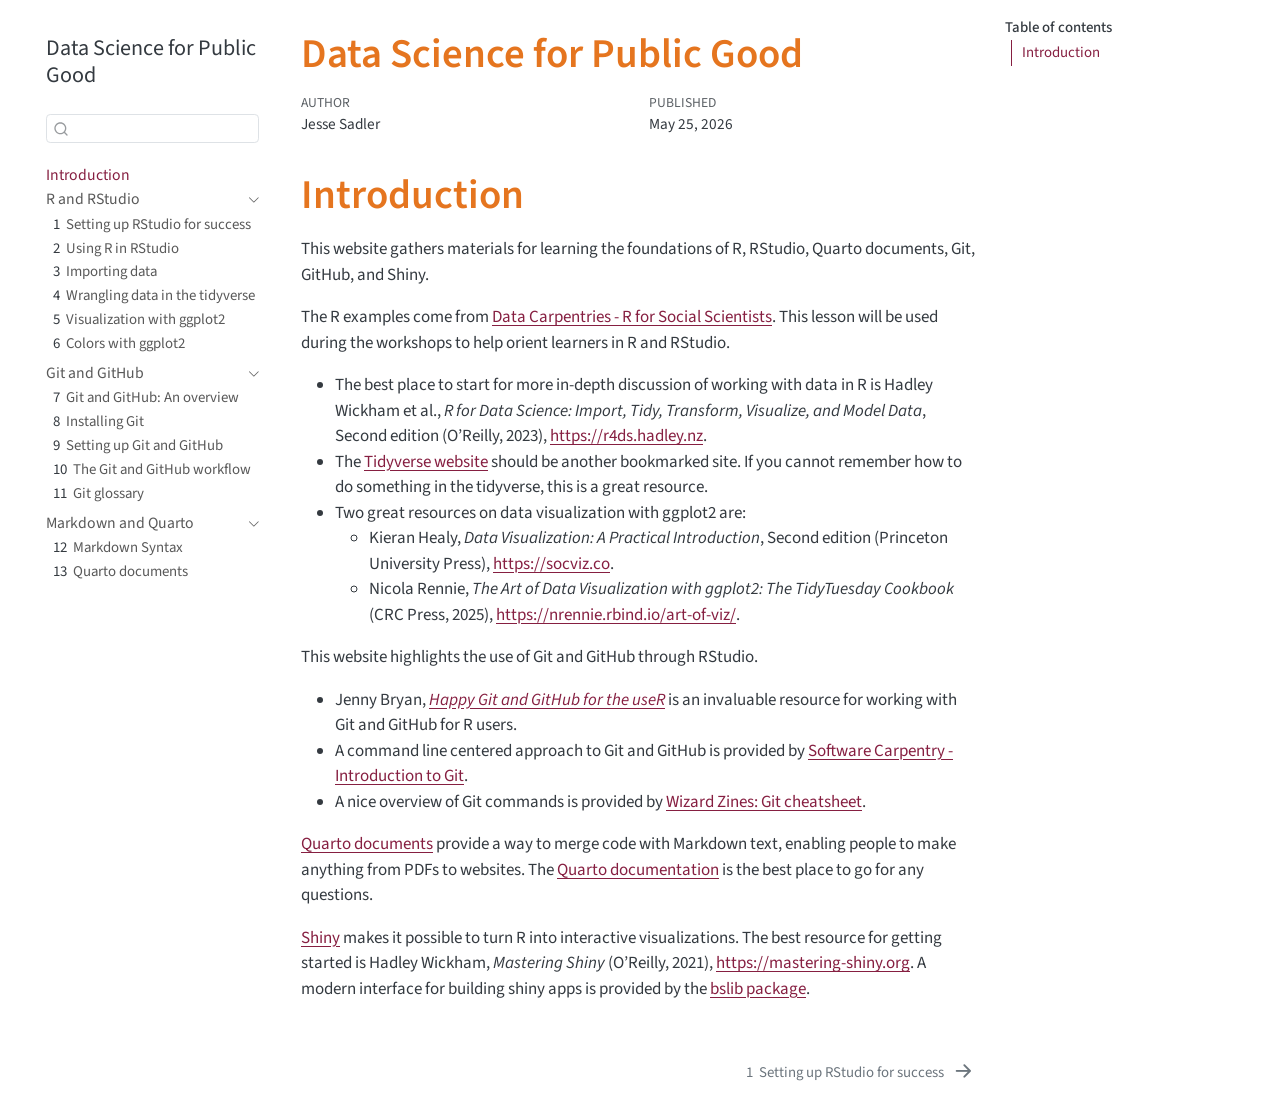
==== index.html @ 00b3b369 "Built site for gh-pages" ====
<!DOCTYPE html>
<html xmlns="http://www.w3.org/1999/xhtml" lang="en" xml:lang="en"><head>

<meta charset="utf-8">
<meta name="generator" content="quarto-1.9.36">

<meta name="viewport" content="width=device-width, initial-scale=1.0, user-scalable=yes">

<meta name="author" content="Jesse Sadler">
<meta name="dcterms.date" content="2026-05-25">

<title>Data Science for Public Good</title>
<style>
/* Default styles provided by pandoc.
** See https://pandoc.org/MANUAL.html#variables-for-html for config info.
*/
code{white-space: pre-wrap;}
span.smallcaps{font-variant: small-caps;}
div.columns{display: flex; gap: min(4vw, 1.5em);}
div.column{flex: auto; overflow-x: auto;}
div.hanging-indent{margin-left: 1.5em; text-indent: -1.5em;}
ul.task-list{list-style: none;}
ul.task-list li input[type="checkbox"] {
  width: 0.8em;
  margin: 0 0.8em 0.2em -1em; /* quarto-specific, see https://github.com/quarto-dev/quarto-cli/issues/4556 */ 
  vertical-align: middle;
}
</style>


<script src="site_libs/quarto-nav/quarto-nav.js"></script>
<script src="site_libs/quarto-nav/headroom.min.js"></script>
<script src="site_libs/clipboard/clipboard.min.js"></script>
<script src="site_libs/quarto-search/autocomplete.umd.js"></script>
<script src="site_libs/quarto-search/fuse.min.js"></script>
<script src="site_libs/quarto-search/quarto-search.js"></script>
<meta name="quarto:offset" content="./">
<link href="./rstudio-setup.html" rel="next">
<script src="site_libs/quarto-html/quarto.js" type="module"></script>
<script src="site_libs/quarto-html/tabsets/tabsets.js" type="module"></script>
<script src="site_libs/quarto-html/popper.min.js"></script>
<script src="site_libs/quarto-html/tippy.umd.min.js"></script>
<script src="site_libs/quarto-html/anchor.min.js"></script>
<link href="site_libs/quarto-html/tippy.css" rel="stylesheet">
<link href="site_libs/quarto-html/quarto-syntax-highlighting-845c23b38eaddc0f92fda52bfe77a8c8.css" rel="stylesheet" id="quarto-text-highlighting-styles">
<script src="site_libs/bootstrap/bootstrap.min.js"></script>
<link href="site_libs/bootstrap/bootstrap-icons.css" rel="stylesheet">
<link href="site_libs/bootstrap/bootstrap-7bffad5ec597a6be8e2440dc65fe4f2c.min.css" rel="stylesheet" append-hash="true" id="quarto-bootstrap" data-mode="light">
<script id="quarto-search-options" type="application/json">{
  "location": "sidebar",
  "copy-button": false,
  "collapse-after": 3,
  "panel-placement": "start",
  "type": "textbox",
  "limit": 50,
  "keyboard-shortcut": [
    "f",
    "/",
    "s"
  ],
  "show-item-context": false,
  "language": {
    "search-no-results-text": "No results",
    "search-matching-documents-text": "matching documents",
    "search-copy-link-title": "Copy link to search",
    "search-hide-matches-text": "Hide additional matches",
    "search-more-match-text": "more match in this document",
    "search-more-matches-text": "more matches in this document",
    "search-clear-button-title": "Clear",
    "search-text-placeholder": "",
    "search-detached-cancel-button-title": "Cancel",
    "search-submit-button-title": "Submit",
    "search-label": "Search"
  }
}</script>


</head>

<body class="nav-sidebar floating quarto-light">

<div id="quarto-search-results"></div>
  <header id="quarto-header" class="headroom fixed-top">
  <nav class="quarto-secondary-nav">
    <div class="container-fluid d-flex">
      <button type="button" class="quarto-btn-toggle btn" data-bs-toggle="collapse" role="button" data-bs-target=".quarto-sidebar-collapse-item" aria-controls="quarto-sidebar" aria-expanded="false" aria-label="Toggle sidebar navigation" onclick="if (window.quartoToggleHeadroom) { window.quartoToggleHeadroom(); }">
        <i class="bi bi-layout-text-sidebar-reverse"></i>
      </button>
        <nav class="quarto-page-breadcrumbs" aria-label="breadcrumb"><ol class="breadcrumb"><li class="breadcrumb-item"><a href="./index.html">Introduction</a></li></ol></nav>
        <a class="flex-grow-1" role="navigation" data-bs-toggle="collapse" data-bs-target=".quarto-sidebar-collapse-item" aria-controls="quarto-sidebar" aria-expanded="false" aria-label="Toggle sidebar navigation" onclick="if (window.quartoToggleHeadroom) { window.quartoToggleHeadroom(); }">      
        </a>
      <button type="button" class="btn quarto-search-button" aria-label="Search" onclick="window.quartoOpenSearch();">
        <i class="bi bi-search"></i>
      </button>
    </div>
  </nav>
</header>
<!-- content -->
<div id="quarto-content" class="quarto-container page-columns page-rows-contents page-layout-article">
<!-- sidebar -->
  <nav id="quarto-sidebar" class="sidebar collapse collapse-horizontal quarto-sidebar-collapse-item sidebar-navigation floating overflow-auto">
    <div class="pt-lg-2 mt-2 text-left sidebar-header">
    <div class="sidebar-title mb-0 py-0">
      <a href="./">Data Science for Public Good</a> 
    </div>
      </div>
        <div class="mt-2 flex-shrink-0 align-items-center">
        <div class="sidebar-search">
        <div id="quarto-search" class="" title="Search"></div>
        </div>
        </div>
    <div class="sidebar-menu-container"> 
    <ul class="list-unstyled mt-1">
        <li class="sidebar-item">
  <div class="sidebar-item-container"> 
  <a href="./index.html" class="sidebar-item-text sidebar-link active">
 <span class="menu-text">Introduction</span></a>
  </div>
</li>
        <li class="sidebar-item sidebar-item-section">
      <div class="sidebar-item-container"> 
            <a class="sidebar-item-text sidebar-link text-start" data-bs-toggle="collapse" data-bs-target="#quarto-sidebar-section-1" role="navigation" aria-expanded="true">
 <span class="menu-text">R and RStudio</span></a>
          <a class="sidebar-item-toggle text-start" data-bs-toggle="collapse" data-bs-target="#quarto-sidebar-section-1" role="navigation" aria-expanded="true" aria-label="Toggle section">
            <i class="bi bi-chevron-right ms-2"></i>
          </a> 
      </div>
      <ul id="quarto-sidebar-section-1" class="collapse list-unstyled sidebar-section depth1 show">  
          <li class="sidebar-item">
  <div class="sidebar-item-container"> 
  <a href="./rstudio-setup.html" class="sidebar-item-text sidebar-link">
 <span class="menu-text"><span class="chapter-number">1</span>&nbsp; <span class="chapter-title">Setting up RStudio for success</span></span></a>
  </div>
</li>
          <li class="sidebar-item">
  <div class="sidebar-item-container"> 
  <a href="./rstudio-guide.html" class="sidebar-item-text sidebar-link">
 <span class="menu-text"><span class="chapter-number">2</span>&nbsp; <span class="chapter-title">Using R in RStudio</span></span></a>
  </div>
</li>
          <li class="sidebar-item">
  <div class="sidebar-item-container"> 
  <a href="./importing.html" class="sidebar-item-text sidebar-link">
 <span class="menu-text"><span class="chapter-number">3</span>&nbsp; <span class="chapter-title">Importing data</span></span></a>
  </div>
</li>
          <li class="sidebar-item">
  <div class="sidebar-item-container"> 
  <a href="./wrangling.html" class="sidebar-item-text sidebar-link">
 <span class="menu-text"><span class="chapter-number">4</span>&nbsp; <span class="chapter-title">Wrangling data in the tidyverse</span></span></a>
  </div>
</li>
          <li class="sidebar-item">
  <div class="sidebar-item-container"> 
  <a href="./ggplot2.html" class="sidebar-item-text sidebar-link">
 <span class="menu-text"><span class="chapter-number">5</span>&nbsp; <span class="chapter-title">Visualization with ggplot2</span></span></a>
  </div>
</li>
          <li class="sidebar-item">
  <div class="sidebar-item-container"> 
  <a href="./ggplot2-color.html" class="sidebar-item-text sidebar-link">
 <span class="menu-text"><span class="chapter-number">6</span>&nbsp; <span class="chapter-title">Colors with ggplot2</span></span></a>
  </div>
</li>
      </ul>
  </li>
        <li class="sidebar-item sidebar-item-section">
      <div class="sidebar-item-container"> 
            <a class="sidebar-item-text sidebar-link text-start" data-bs-toggle="collapse" data-bs-target="#quarto-sidebar-section-2" role="navigation" aria-expanded="true">
 <span class="menu-text">Git and GitHub</span></a>
          <a class="sidebar-item-toggle text-start" data-bs-toggle="collapse" data-bs-target="#quarto-sidebar-section-2" role="navigation" aria-expanded="true" aria-label="Toggle section">
            <i class="bi bi-chevron-right ms-2"></i>
          </a> 
      </div>
      <ul id="quarto-sidebar-section-2" class="collapse list-unstyled sidebar-section depth1 show">  
          <li class="sidebar-item">
  <div class="sidebar-item-container"> 
  <a href="./git-overview.html" class="sidebar-item-text sidebar-link">
 <span class="menu-text"><span class="chapter-number">7</span>&nbsp; <span class="chapter-title">Git and GitHub: An overview</span></span></a>
  </div>
</li>
          <li class="sidebar-item">
  <div class="sidebar-item-container"> 
  <a href="./git-install.html" class="sidebar-item-text sidebar-link">
 <span class="menu-text"><span class="chapter-number">8</span>&nbsp; <span class="chapter-title">Installing Git</span></span></a>
  </div>
</li>
          <li class="sidebar-item">
  <div class="sidebar-item-container"> 
  <a href="./git-setup.html" class="sidebar-item-text sidebar-link">
 <span class="menu-text"><span class="chapter-number">9</span>&nbsp; <span class="chapter-title">Setting up Git and GitHub</span></span></a>
  </div>
</li>
          <li class="sidebar-item">
  <div class="sidebar-item-container"> 
  <a href="./git-workflow.html" class="sidebar-item-text sidebar-link">
 <span class="menu-text"><span class="chapter-number">10</span>&nbsp; <span class="chapter-title">The Git and GitHub workflow</span></span></a>
  </div>
</li>
          <li class="sidebar-item">
  <div class="sidebar-item-container"> 
  <a href="./git-glossary.html" class="sidebar-item-text sidebar-link">
 <span class="menu-text"><span class="chapter-number">11</span>&nbsp; <span class="chapter-title">Git glossary</span></span></a>
  </div>
</li>
      </ul>
  </li>
        <li class="sidebar-item sidebar-item-section">
      <div class="sidebar-item-container"> 
            <a class="sidebar-item-text sidebar-link text-start" data-bs-toggle="collapse" data-bs-target="#quarto-sidebar-section-3" role="navigation" aria-expanded="true">
 <span class="menu-text">Markdown and Quarto</span></a>
          <a class="sidebar-item-toggle text-start" data-bs-toggle="collapse" data-bs-target="#quarto-sidebar-section-3" role="navigation" aria-expanded="true" aria-label="Toggle section">
            <i class="bi bi-chevron-right ms-2"></i>
          </a> 
      </div>
      <ul id="quarto-sidebar-section-3" class="collapse list-unstyled sidebar-section depth1 show">  
          <li class="sidebar-item">
  <div class="sidebar-item-container"> 
  <a href="./markdown-syntax.html" class="sidebar-item-text sidebar-link">
 <span class="menu-text"><span class="chapter-number">12</span>&nbsp; <span class="chapter-title">Markdown Syntax</span></span></a>
  </div>
</li>
          <li class="sidebar-item">
  <div class="sidebar-item-container"> 
  <a href="./quarto-docs.html" class="sidebar-item-text sidebar-link">
 <span class="menu-text"><span class="chapter-number">13</span>&nbsp; <span class="chapter-title">Quarto documents</span></span></a>
  </div>
</li>
      </ul>
  </li>
    </ul>
    </div>
</nav>
<div id="quarto-sidebar-glass" class="quarto-sidebar-collapse-item" data-bs-toggle="collapse" data-bs-target=".quarto-sidebar-collapse-item"></div>
<!-- margin-sidebar -->
    <div id="quarto-margin-sidebar" class="sidebar margin-sidebar">
        <nav id="TOC" role="doc-toc" class="toc-active">
    <h2 id="toc-title">Table of contents</h2>
   
  <ul>
  <li><a href="#introduction" id="toc-introduction" class="nav-link active" data-scroll-target="#introduction">Introduction</a></li>
  </ul>
</nav>
    </div>
<!-- main -->
<main class="content" id="quarto-document-content">

<header id="title-block-header" class="quarto-title-block default">
<div class="quarto-title">
<h1 class="title">Data Science for Public Good</h1>
</div>



<div class="quarto-title-meta">

    <div>
    <div class="quarto-title-meta-heading">Author</div>
    <div class="quarto-title-meta-contents">
             <p>Jesse Sadler </p>
          </div>
  </div>
    
    <div>
    <div class="quarto-title-meta-heading">Published</div>
    <div class="quarto-title-meta-contents">
      <p class="date">May 25, 2026</p>
    </div>
  </div>
  
    
  </div>
  


</header>


<section id="introduction" class="level1 unnumbered">
<h1 class="unnumbered">Introduction</h1>
<p>This website gathers materials for learning the foundations of R, RStudio, Quarto documents, Git, GitHub, and Shiny.</p>
<p>The R examples come from <a href="https://datacarpentry.github.io/r-socialsci/">Data Carpentries - R for Social Scientists</a>. This lesson will be used during the workshops to help orient learners in R and RStudio.</p>
<ul>
<li>The best place to start for more in-depth discussion of working with data in R is Hadley Wickham et al., <em>R for Data Science: Import, Tidy, Transform, Visualize, and Model Data</em>, Second edition (O’Reilly, 2023), <a href="https://r4ds.hadley.nz" class="uri">https://r4ds.hadley.nz</a>.</li>
<li>The <a href="https://tidyverse.org">Tidyverse website</a> should be another bookmarked site. If you cannot remember how to do something in the tidyverse, this is a great resource.</li>
<li>Two great resources on data visualization with ggplot2 are:
<ul>
<li>Kieran Healy, <em>Data Visualization: A Practical Introduction</em>, Second edition (Princeton University Press), <a href="https://socviz.co" class="uri">https://socviz.co</a>.</li>
<li>Nicola Rennie, <em>The Art of Data Visualization with ggplot2: The TidyTuesday Cookbook</em> (CRC Press, 2025), <a href="https://nrennie.rbind.io/art-of-viz/" class="uri">https://nrennie.rbind.io/art-of-viz/</a>.</li>
</ul></li>
</ul>
<p>This website highlights the use of Git and GitHub through RStudio.</p>
<ul>
<li>Jenny Bryan, <a href="http://happygitwithr.com"><em>Happy Git and GitHub for the useR</em></a> is an invaluable resource for working with Git and GitHub for R users.</li>
<li>A command line centered approach to Git and GitHub is provided by <a href="https://swcarpentry.github.io/git-novice/">Software Carpentry - Introduction to Git</a>.</li>
<li>A nice overview of Git commands is provided by <a href="https://wizardzines.com/git-cheat-sheet.pdf">Wizard Zines: Git cheatsheet</a>.</li>
</ul>
<p><a href="https://quarto.org">Quarto documents</a> provide a way to merge code with Markdown text, enabling people to make anything from PDFs to websites. The <a href="https://quarto.org/docs/guide/">Quarto documentation</a> is the best place to go for any questions.</p>
<p><a href="https://shiny.posit.co">Shiny</a> makes it possible to turn R into interactive visualizations. The best resource for getting started is Hadley Wickham, <em>Mastering Shiny</em> (O’Reilly, 2021), <a href="https://mastering-shiny.org" class="uri">https://mastering-shiny.org</a>. A modern interface for building shiny apps is provided by the <a href="https://rstudio.github.io/bslib/index.html">bslib package</a>.</p>


</section>

</main> <!-- /main -->
<script id="quarto-html-after-body" type="application/javascript">
  window.document.addEventListener("DOMContentLoaded", function (event) {
    const icon = "";
    const anchorJS = new window.AnchorJS();
    anchorJS.options = {
      placement: 'right',
      icon: icon
    };
    anchorJS.add('.anchored');
    const isCodeAnnotation = (el) => {
      for (const clz of el.classList) {
        if (clz.startsWith('code-annotation-')) {                     
          return true;
        }
      }
      return false;
    }
    const onCopySuccess = function(e) {
      // button target
      const button = e.trigger;
      // don't keep focus
      button.blur();
      // flash "checked"
      button.classList.add('code-copy-button-checked');
      var currentTitle = button.getAttribute("title");
      button.setAttribute("title", "Copied!");
      let tooltip;
      if (window.bootstrap) {
        button.setAttribute("data-bs-toggle", "tooltip");
        button.setAttribute("data-bs-placement", "left");
        button.setAttribute("data-bs-title", "Copied!");
        tooltip = new bootstrap.Tooltip(button, 
          { trigger: "manual", 
            customClass: "code-copy-button-tooltip",
            offset: [0, -8]});
        tooltip.show();    
      }
      setTimeout(function() {
        if (tooltip) {
          tooltip.hide();
          button.removeAttribute("data-bs-title");
          button.removeAttribute("data-bs-toggle");
          button.removeAttribute("data-bs-placement");
        }
        button.setAttribute("title", currentTitle);
        button.classList.remove('code-copy-button-checked');
      }, 1000);
      // clear code selection
      e.clearSelection();
    }
    const getTextToCopy = function(trigger) {
      const outerScaffold = trigger.parentElement.cloneNode(true);
      const codeEl = outerScaffold.querySelector('code');
      for (const childEl of codeEl.children) {
        if (isCodeAnnotation(childEl)) {
          childEl.remove();
        }
      }
      return codeEl.innerText;
    }
    const clipboard = new window.ClipboardJS('.code-copy-button:not([data-in-quarto-modal])', {
      text: getTextToCopy
    });
    clipboard.on('success', onCopySuccess);
    if (window.document.getElementById('quarto-embedded-source-code-modal')) {
      const clipboardModal = new window.ClipboardJS('.code-copy-button[data-in-quarto-modal]', {
        text: getTextToCopy,
        container: window.document.getElementById('quarto-embedded-source-code-modal')
      });
      clipboardModal.on('success', onCopySuccess);
    }
      var localhostRegex = new RegExp(/^(?:http|https):\/\/localhost\:?[0-9]*\//);
      var mailtoRegex = new RegExp(/^mailto:/);
        var filterRegex = new RegExp('/' + window.location.host + '/');
      var isInternal = (href) => {
          return filterRegex.test(href) || localhostRegex.test(href) || mailtoRegex.test(href);
      }
      // Inspect non-navigation links and adorn them if external
     var links = window.document.querySelectorAll('a[href]:not(.nav-link):not(.navbar-brand):not(.toc-action):not(.sidebar-link):not(.sidebar-item-toggle):not(.pagination-link):not(.no-external):not([aria-hidden]):not(.dropdown-item):not(.quarto-navigation-tool):not(.about-link)');
      for (var i=0; i<links.length; i++) {
        const link = links[i];
        if (!isInternal(link.href)) {
          // undo the damage that might have been done by quarto-nav.js in the case of
          // links that we want to consider external
          if (link.dataset.originalHref !== undefined) {
            link.href = link.dataset.originalHref;
          }
        }
      }
    function tippyHover(el, contentFn, onTriggerFn, onUntriggerFn) {
      const config = {
        allowHTML: true,
        maxWidth: 500,
        delay: 100,
        arrow: false,
        appendTo: function(el) {
            return el.parentElement;
        },
        interactive: true,
        interactiveBorder: 10,
        theme: 'quarto',
        placement: 'bottom-start',
      };
      if (contentFn) {
        config.content = contentFn;
      }
      if (onTriggerFn) {
        config.onTrigger = onTriggerFn;
      }
      if (onUntriggerFn) {
        config.onUntrigger = onUntriggerFn;
      }
      window.tippy(el, config); 
    }
    const noterefs = window.document.querySelectorAll('a[role="doc-noteref"]');
    for (var i=0; i<noterefs.length; i++) {
      const ref = noterefs[i];
      tippyHover(ref, function() {
        // use id or data attribute instead here
        let href = ref.getAttribute('data-footnote-href') || ref.getAttribute('href');
        try { href = new URL(href).hash; } catch {}
        const id = href.replace(/^#\/?/, "");
        const note = window.document.getElementById(id);
        if (note) {
          return note.innerHTML;
        } else {
          return "";
        }
      });
    }
    const xrefs = window.document.querySelectorAll('a.quarto-xref');
    const processXRef = (id, note) => {
      // Strip column container classes
      const stripColumnClz = (el) => {
        el.classList.remove("page-full", "page-columns");
        if (el.children) {
          for (const child of el.children) {
            stripColumnClz(child);
          }
        }
      }
      stripColumnClz(note)
      if (id === null || id.startsWith('sec-')) {
        // Special case sections, only their first couple elements
        const container = document.createElement("div");
        if (note.children && note.children.length > 2) {
          container.appendChild(note.children[0].cloneNode(true));
          for (let i = 1; i < note.children.length; i++) {
            const child = note.children[i];
            if (child.tagName === "P" && child.innerText === "") {
              continue;
            } else {
              container.appendChild(child.cloneNode(true));
              break;
            }
          }
          if (window.Quarto?.typesetMath) {
            window.Quarto.typesetMath(container);
          }
          return container.innerHTML
        } else {
          if (window.Quarto?.typesetMath) {
            window.Quarto.typesetMath(note);
          }
          return note.innerHTML;
        }
      } else {
        // Remove any anchor links if they are present
        const anchorLink = note.querySelector('a.anchorjs-link');
        if (anchorLink) {
          anchorLink.remove();
        }
        if (window.Quarto?.typesetMath) {
          window.Quarto.typesetMath(note);
        }
        if (note.classList.contains("callout")) {
          return note.outerHTML;
        } else {
          return note.innerHTML;
        }
      }
    }
    for (var i=0; i<xrefs.length; i++) {
      const xref = xrefs[i];
      tippyHover(xref, undefined, function(instance) {
        instance.disable();
        let url = xref.getAttribute('href');
        let hash = undefined; 
        if (url.startsWith('#')) {
          hash = url;
        } else {
          try { hash = new URL(url).hash; } catch {}
        }
        if (hash) {
          const id = hash.replace(/^#\/?/, "");
          const note = window.document.getElementById(id);
          if (note !== null) {
            try {
              const html = processXRef(id, note.cloneNode(true));
              instance.setContent(html);
            } finally {
              instance.enable();
              instance.show();
            }
          } else {
            // See if we can fetch this
            fetch(url.split('#')[0])
            .then(res => res.text())
            .then(html => {
              const parser = new DOMParser();
              const htmlDoc = parser.parseFromString(html, "text/html");
              const note = htmlDoc.getElementById(id);
              if (note !== null) {
                const html = processXRef(id, note);
                instance.setContent(html);
              } 
            }).finally(() => {
              instance.enable();
              instance.show();
            });
          }
        } else {
          // See if we can fetch a full url (with no hash to target)
          // This is a special case and we should probably do some content thinning / targeting
          fetch(url)
          .then(res => res.text())
          .then(html => {
            const parser = new DOMParser();
            const htmlDoc = parser.parseFromString(html, "text/html");
            const note = htmlDoc.querySelector('main.content');
            if (note !== null) {
              // This should only happen for chapter cross references
              // (since there is no id in the URL)
              // remove the first header
              if (note.children.length > 0 && note.children[0].tagName === "HEADER") {
                note.children[0].remove();
              }
              const html = processXRef(null, note);
              instance.setContent(html);
            } 
          }).finally(() => {
            instance.enable();
            instance.show();
          });
        }
      }, function(instance) {
      });
    }
        let selectedAnnoteEl;
        const selectorForAnnotation = ( cell, annotation) => {
          let cellAttr = 'data-code-cell="' + cell + '"';
          let lineAttr = 'data-code-annotation="' +  annotation + '"';
          const selector = 'span[' + cellAttr + '][' + lineAttr + ']';
          return selector;
        }
        const selectCodeLines = (annoteEl) => {
          const doc = window.document;
          const targetCell = annoteEl.getAttribute("data-target-cell");
          const targetAnnotation = annoteEl.getAttribute("data-target-annotation");
          const annoteSpan = window.document.querySelector(selectorForAnnotation(targetCell, targetAnnotation));
          const lines = annoteSpan.getAttribute("data-code-lines").split(",");
          const lineIds = lines.map((line) => {
            return targetCell + "-" + line;
          })
          let top = null;
          let height = null;
          let parent = null;
          if (lineIds.length > 0) {
              //compute the position of the single el (top and bottom and make a div)
              const el = window.document.getElementById(lineIds[0]);
              top = el.offsetTop;
              height = el.offsetHeight;
              parent = el.parentElement.parentElement;
            if (lineIds.length > 1) {
              const lastEl = window.document.getElementById(lineIds[lineIds.length - 1]);
              const bottom = lastEl.offsetTop + lastEl.offsetHeight;
              height = bottom - top;
            }
            if (top !== null && height !== null && parent !== null) {
              // cook up a div (if necessary) and position it 
              let div = window.document.getElementById("code-annotation-line-highlight");
              if (div === null) {
                div = window.document.createElement("div");
                div.setAttribute("id", "code-annotation-line-highlight");
                div.style.position = 'absolute';
                parent.appendChild(div);
              }
              div.style.top = top - 2 + "px";
              div.style.height = height + 4 + "px";
              div.style.left = 0;
              let gutterDiv = window.document.getElementById("code-annotation-line-highlight-gutter");
              if (gutterDiv === null) {
                gutterDiv = window.document.createElement("div");
                gutterDiv.setAttribute("id", "code-annotation-line-highlight-gutter");
                gutterDiv.style.position = 'absolute';
                const codeCell = window.document.getElementById(targetCell);
                const gutter = codeCell.querySelector('.code-annotation-gutter');
                gutter.appendChild(gutterDiv);
              }
              gutterDiv.style.top = top - 2 + "px";
              gutterDiv.style.height = height + 4 + "px";
            }
            selectedAnnoteEl = annoteEl;
          }
        };
        const unselectCodeLines = () => {
          const elementsIds = ["code-annotation-line-highlight", "code-annotation-line-highlight-gutter"];
          elementsIds.forEach((elId) => {
            const div = window.document.getElementById(elId);
            if (div) {
              div.remove();
            }
          });
          selectedAnnoteEl = undefined;
        };
          // Handle positioning of the toggle
      window.addEventListener(
        "resize",
        throttle(() => {
          elRect = undefined;
          if (selectedAnnoteEl) {
            selectCodeLines(selectedAnnoteEl);
          }
        }, 10)
      );
      function throttle(fn, ms) {
      let throttle = false;
      let timer;
        return (...args) => {
          if(!throttle) { // first call gets through
              fn.apply(this, args);
              throttle = true;
          } else { // all the others get throttled
              if(timer) clearTimeout(timer); // cancel #2
              timer = setTimeout(() => {
                fn.apply(this, args);
                timer = throttle = false;
              }, ms);
          }
        };
      }
        // Attach click handler to the DT
        const annoteDls = window.document.querySelectorAll('dt[data-target-cell]');
        for (const annoteDlNode of annoteDls) {
          annoteDlNode.addEventListener('click', (event) => {
            const clickedEl = event.target;
            if (clickedEl !== selectedAnnoteEl) {
              unselectCodeLines();
              const activeEl = window.document.querySelector('dt[data-target-cell].code-annotation-active');
              if (activeEl) {
                activeEl.classList.remove('code-annotation-active');
              }
              selectCodeLines(clickedEl);
              clickedEl.classList.add('code-annotation-active');
            } else {
              // Unselect the line
              unselectCodeLines();
              clickedEl.classList.remove('code-annotation-active');
            }
          });
        }
    const findCites = (el) => {
      const parentEl = el.parentElement;
      if (parentEl) {
        const cites = parentEl.dataset.cites;
        if (cites) {
          return {
            el,
            cites: cites.split(' ')
          };
        } else {
          return findCites(el.parentElement)
        }
      } else {
        return undefined;
      }
    };
    var bibliorefs = window.document.querySelectorAll('a[role="doc-biblioref"]');
    for (var i=0; i<bibliorefs.length; i++) {
      const ref = bibliorefs[i];
      const citeInfo = findCites(ref);
      if (citeInfo) {
        tippyHover(citeInfo.el, function() {
          var popup = window.document.createElement('div');
          citeInfo.cites.forEach(function(cite) {
            var citeDiv = window.document.createElement('div');
            citeDiv.classList.add('hanging-indent');
            citeDiv.classList.add('csl-entry');
            var biblioDiv = window.document.getElementById('ref-' + cite);
            if (biblioDiv) {
              citeDiv.innerHTML = biblioDiv.innerHTML;
            }
            popup.appendChild(citeDiv);
          });
          return popup.innerHTML;
        });
      }
    }
  });
  </script>
<nav class="page-navigation">
  <div class="nav-page nav-page-previous">
  </div>
  <div class="nav-page nav-page-next">
      <a href="./rstudio-setup.html" class="pagination-link" aria-label="Setting up RStudio for success">
        <span class="nav-page-text"><span class="chapter-number">1</span>&nbsp; <span class="chapter-title">Setting up RStudio for success</span></span> <i class="bi bi-arrow-right-short"></i>
      </a>
  </div>
</nav>
</div> <!-- /content -->




</body></html>
---- site_libs/quarto-html/tippy.css ----
.tippy-box[data-animation=fade][data-state=hidden]{opacity:0}[data-tippy-root]{max-width:calc(100vw - 10px)}.tippy-box{position:relative;background-color:#333;color:#fff;border-radius:4px;font-size:14px;line-height:1.4;white-space:normal;outline:0;transition-property:transform,visibility,opacity}.tippy-box[data-placement^=top]>.tippy-arrow{bottom:0}.tippy-box[data-placement^=top]>.tippy-arrow:before{bottom:-7px;left:0;border-width:8px 8px 0;border-top-color:initial;transform-origin:center top}.tippy-box[data-placement^=bottom]>.tippy-arrow{top:0}.tippy-box[data-placement^=bottom]>.tippy-arrow:before{top:-7px;left:0;border-width:0 8px 8px;border-bottom-color:initial;transform-origin:center bottom}.tippy-box[data-placement^=left]>.tippy-arrow{right:0}.tippy-box[data-placement^=left]>.tippy-arrow:before{border-width:8px 0 8px 8px;border-left-color:initial;right:-7px;transform-origin:center left}.tippy-box[data-placement^=right]>.tippy-arrow{left:0}.tippy-box[data-placement^=right]>.tippy-arrow:before{left:-7px;border-width:8px 8px 8px 0;border-right-color:initial;transform-origin:center right}.tippy-box[data-inertia][data-state=visible]{transition-timing-function:cubic-bezier(.54,1.5,.38,1.11)}.tippy-arrow{width:16px;height:16px;color:#333}.tippy-arrow:before{content:"";position:absolute;border-color:transparent;border-style:solid}.tippy-content{position:relative;padding:5px 9px;z-index:1}
---- site_libs/quarto-html/quarto-syntax-highlighting-845c23b38eaddc0f92fda52bfe77a8c8.css ----
/* quarto syntax highlight colors */
:root {
  --quarto-hl-ot-color: #003B4F;
  --quarto-hl-at-color: #657422;
  --quarto-hl-ss-color: #20794D;
  --quarto-hl-an-color: #5E5E5E;
  --quarto-hl-fu-color: #4758AB;
  --quarto-hl-st-color: #20794D;
  --quarto-hl-cf-color: #003B4F;
  --quarto-hl-op-color: #5E5E5E;
  --quarto-hl-er-color: #AD0000;
  --quarto-hl-bn-color: #AD0000;
  --quarto-hl-al-color: #AD0000;
  --quarto-hl-va-color: #111111;
  --quarto-hl-bu-color: inherit;
  --quarto-hl-ex-color: inherit;
  --quarto-hl-pp-color: #AD0000;
  --quarto-hl-in-color: #5E5E5E;
  --quarto-hl-vs-color: #20794D;
  --quarto-hl-wa-color: #5E5E5E;
  --quarto-hl-do-color: #5E5E5E;
  --quarto-hl-im-color: #00769E;
  --quarto-hl-ch-color: #20794D;
  --quarto-hl-dt-color: #AD0000;
  --quarto-hl-fl-color: #AD0000;
  --quarto-hl-co-color: #5E5E5E;
  --quarto-hl-cv-color: #5E5E5E;
  --quarto-hl-cn-color: #8f5902;
  --quarto-hl-sc-color: #5E5E5E;
  --quarto-hl-dv-color: #AD0000;
  --quarto-hl-kw-color: #003B4F;
}

/* other quarto variables */
:root {
  --quarto-font-monospace: SFMono-Regular, Menlo, Monaco, Consolas, "Liberation Mono", "Courier New", monospace;
}

/* syntax highlight based on Pandoc's rules */
pre > code.sourceCode > span {
  color: #003B4F;
}

code.sourceCode > span {
  color: #003B4F;
}

div.sourceCode,
div.sourceCode pre.sourceCode {
  color: #003B4F;
}

/* Normal */
code span {
  color: #003B4F;
}

/* Alert */
code span.al {
  color: #AD0000;
  font-style: inherit;
}

/* Annotation */
code span.an {
  color: #5E5E5E;
  font-style: inherit;
}

/* Attribute */
code span.at {
  color: #657422;
  font-style: inherit;
}

/* BaseN */
code span.bn {
  color: #AD0000;
  font-style: inherit;
}

/* BuiltIn */
code span.bu {
  font-style: inherit;
}

/* ControlFlow */
code span.cf {
  color: #003B4F;
  font-weight: bold;
  font-style: inherit;
}

/* Char */
code span.ch {
  color: #20794D;
  font-style: inherit;
}

/* Constant */
code span.cn {
  color: #8f5902;
  font-style: inherit;
}

/* Comment */
code span.co {
  color: #5E5E5E;
  font-style: inherit;
}

/* CommentVar */
code span.cv {
  color: #5E5E5E;
  font-style: italic;
}

/* Documentation */
code span.do {
  color: #5E5E5E;
  font-style: italic;
}

/* DataType */
code span.dt {
  color: #AD0000;
  font-style: inherit;
}

/* DecVal */
code span.dv {
  color: #AD0000;
  font-style: inherit;
}

/* Error */
code span.er {
  color: #AD0000;
  font-style: inherit;
}

/* Extension */
code span.ex {
  font-style: inherit;
}

/* Float */
code span.fl {
  color: #AD0000;
  font-style: inherit;
}

/* Function */
code span.fu {
  color: #4758AB;
  font-style: inherit;
}

/* Import */
code span.im {
  color: #00769E;
  font-style: inherit;
}

/* Information */
code span.in {
  color: #5E5E5E;
  font-style: inherit;
}

/* Keyword */
code span.kw {
  color: #003B4F;
  font-weight: bold;
  font-style: inherit;
}

/* Operator */
code span.op {
  color: #5E5E5E;
  font-style: inherit;
}

/* Other */
code span.ot {
  color: #003B4F;
  font-style: inherit;
}

/* Preprocessor */
code span.pp {
  color: #AD0000;
  font-style: inherit;
}

/* SpecialChar */
code span.sc {
  color: #5E5E5E;
  font-style: inherit;
}

/* SpecialString */
code span.ss {
  color: #20794D;
  font-style: inherit;
}

/* String */
code span.st {
  color: #20794D;
  font-style: inherit;
}

/* Variable */
code span.va {
  color: #111111;
  font-style: inherit;
}

/* VerbatimString */
code span.vs {
  color: #20794D;
  font-style: inherit;
}

/* Warning */
code span.wa {
  color: #5E5E5E;
  font-style: italic;
}

.prevent-inlining {
  content: "</";
}

/*# sourceMappingURL=ac89f0bb514bba72461919f78549e31c.css.map */
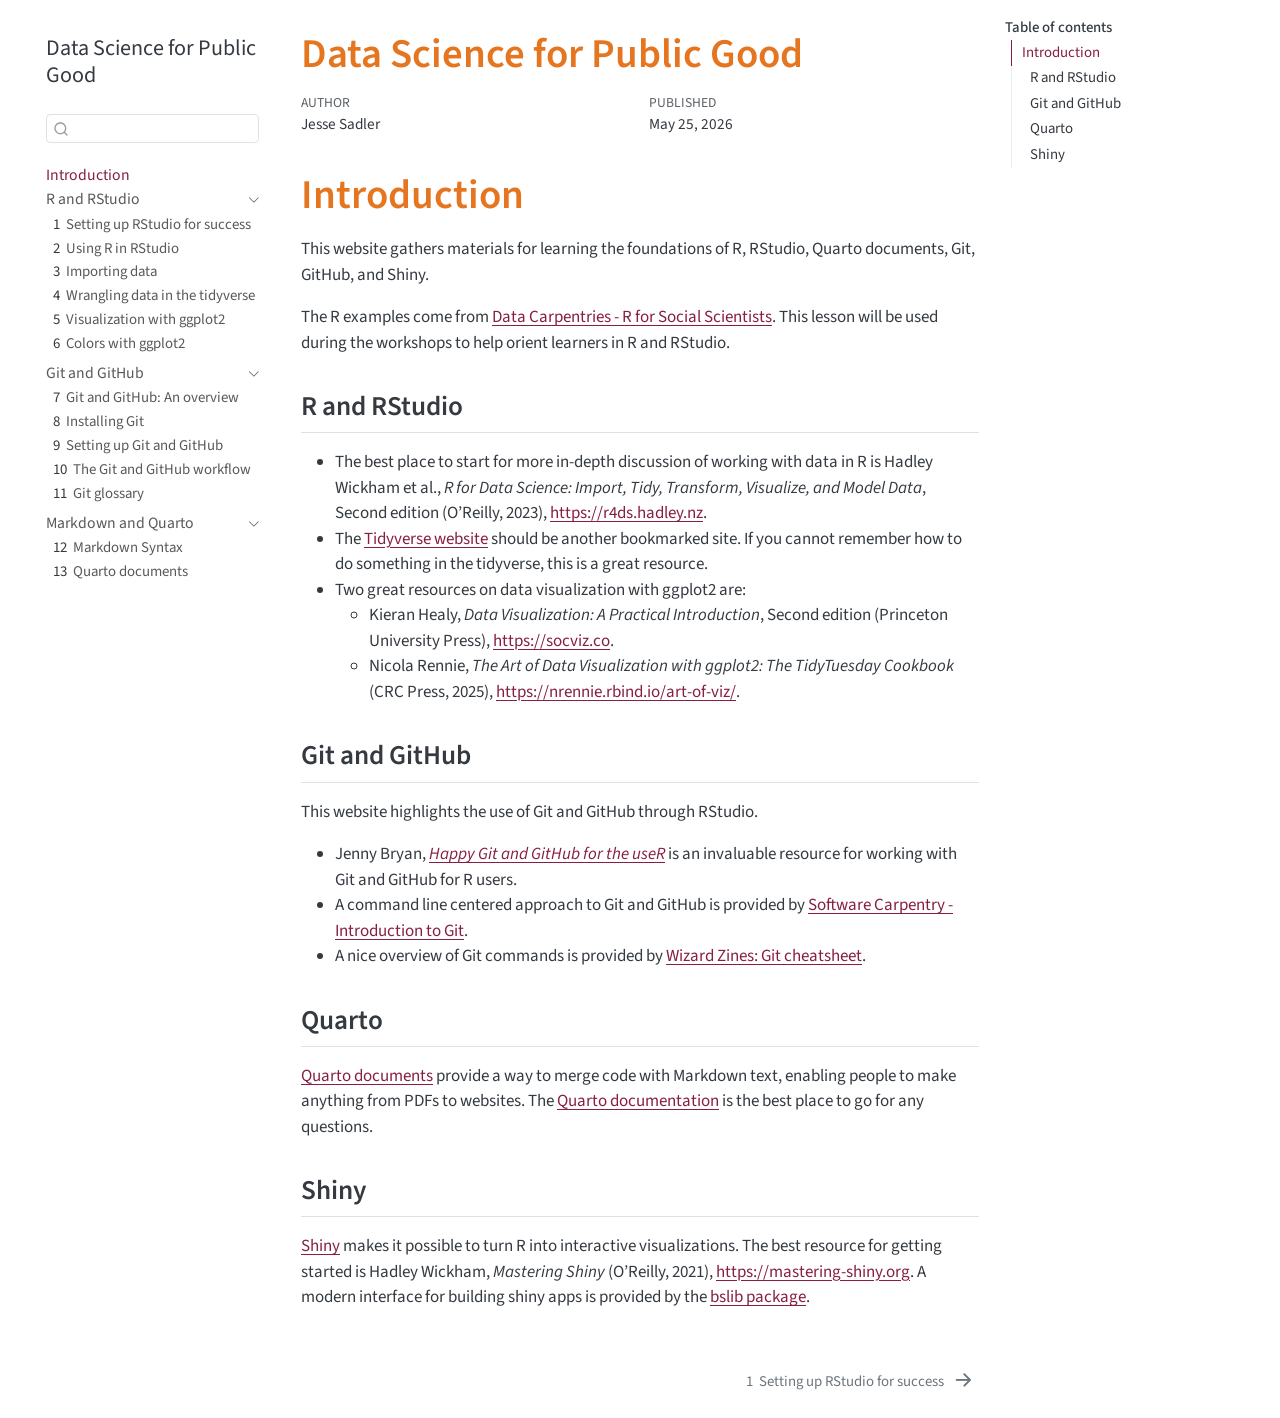
==== commit 5c1ed0d1: "Built site for gh-pages" ====
--- a/index.html
+++ b/index.html
@@ -238,7 +238,13 @@
     <h2 id="toc-title">Table of contents</h2>
    
   <ul>
-  <li><a href="#introduction" id="toc-introduction" class="nav-link active" data-scroll-target="#introduction">Introduction</a></li>
+  <li><a href="#introduction" id="toc-introduction" class="nav-link active" data-scroll-target="#introduction">Introduction</a>
+  <ul class="collapse">
+  <li><a href="#r-and-rstudio" id="toc-r-and-rstudio" class="nav-link" data-scroll-target="#r-and-rstudio">R and RStudio</a></li>
+  <li><a href="#git-and-github" id="toc-git-and-github" class="nav-link" data-scroll-target="#git-and-github">Git and GitHub</a></li>
+  <li><a href="#quarto" id="toc-quarto" class="nav-link" data-scroll-target="#quarto">Quarto</a></li>
+  <li><a href="#shiny" id="toc-shiny" class="nav-link" data-scroll-target="#shiny">Shiny</a></li>
+  </ul></li>
   </ul>
 </nav>
     </div>
@@ -280,6 +286,8 @@
 <h1 class="unnumbered">Introduction</h1>
 <p>This website gathers materials for learning the foundations of R, RStudio, Quarto documents, Git, GitHub, and Shiny.</p>
 <p>The R examples come from <a href="https://datacarpentry.github.io/r-socialsci/">Data Carpentries - R for Social Scientists</a>. This lesson will be used during the workshops to help orient learners in R and RStudio.</p>
+<section id="r-and-rstudio" class="level2">
+<h2 class="anchored" data-anchor-id="r-and-rstudio">R and RStudio</h2>
 <ul>
 <li>The best place to start for more in-depth discussion of working with data in R is Hadley Wickham et al., <em>R for Data Science: Import, Tidy, Transform, Visualize, and Model Data</em>, Second edition (O’Reilly, 2023), <a href="https://r4ds.hadley.nz" class="uri">https://r4ds.hadley.nz</a>.</li>
 <li>The <a href="https://tidyverse.org">Tidyverse website</a> should be another bookmarked site. If you cannot remember how to do something in the tidyverse, this is a great resource.</li>
@@ -289,16 +297,26 @@
 <li>Nicola Rennie, <em>The Art of Data Visualization with ggplot2: The TidyTuesday Cookbook</em> (CRC Press, 2025), <a href="https://nrennie.rbind.io/art-of-viz/" class="uri">https://nrennie.rbind.io/art-of-viz/</a>.</li>
 </ul></li>
 </ul>
+</section>
+<section id="git-and-github" class="level2">
+<h2 class="anchored" data-anchor-id="git-and-github">Git and GitHub</h2>
 <p>This website highlights the use of Git and GitHub through RStudio.</p>
 <ul>
 <li>Jenny Bryan, <a href="http://happygitwithr.com"><em>Happy Git and GitHub for the useR</em></a> is an invaluable resource for working with Git and GitHub for R users.</li>
 <li>A command line centered approach to Git and GitHub is provided by <a href="https://swcarpentry.github.io/git-novice/">Software Carpentry - Introduction to Git</a>.</li>
 <li>A nice overview of Git commands is provided by <a href="https://wizardzines.com/git-cheat-sheet.pdf">Wizard Zines: Git cheatsheet</a>.</li>
 </ul>
+</section>
+<section id="quarto" class="level2">
+<h2 class="anchored" data-anchor-id="quarto">Quarto</h2>
 <p><a href="https://quarto.org">Quarto documents</a> provide a way to merge code with Markdown text, enabling people to make anything from PDFs to websites. The <a href="https://quarto.org/docs/guide/">Quarto documentation</a> is the best place to go for any questions.</p>
+</section>
+<section id="shiny" class="level2">
+<h2 class="anchored" data-anchor-id="shiny">Shiny</h2>
 <p><a href="https://shiny.posit.co">Shiny</a> makes it possible to turn R into interactive visualizations. The best resource for getting started is Hadley Wickham, <em>Mastering Shiny</em> (O’Reilly, 2021), <a href="https://mastering-shiny.org" class="uri">https://mastering-shiny.org</a>. A modern interface for building shiny apps is provided by the <a href="https://rstudio.github.io/bslib/index.html">bslib package</a>.</p>
 
 
+</section>
 </section>
 
 </main> <!-- /main -->
